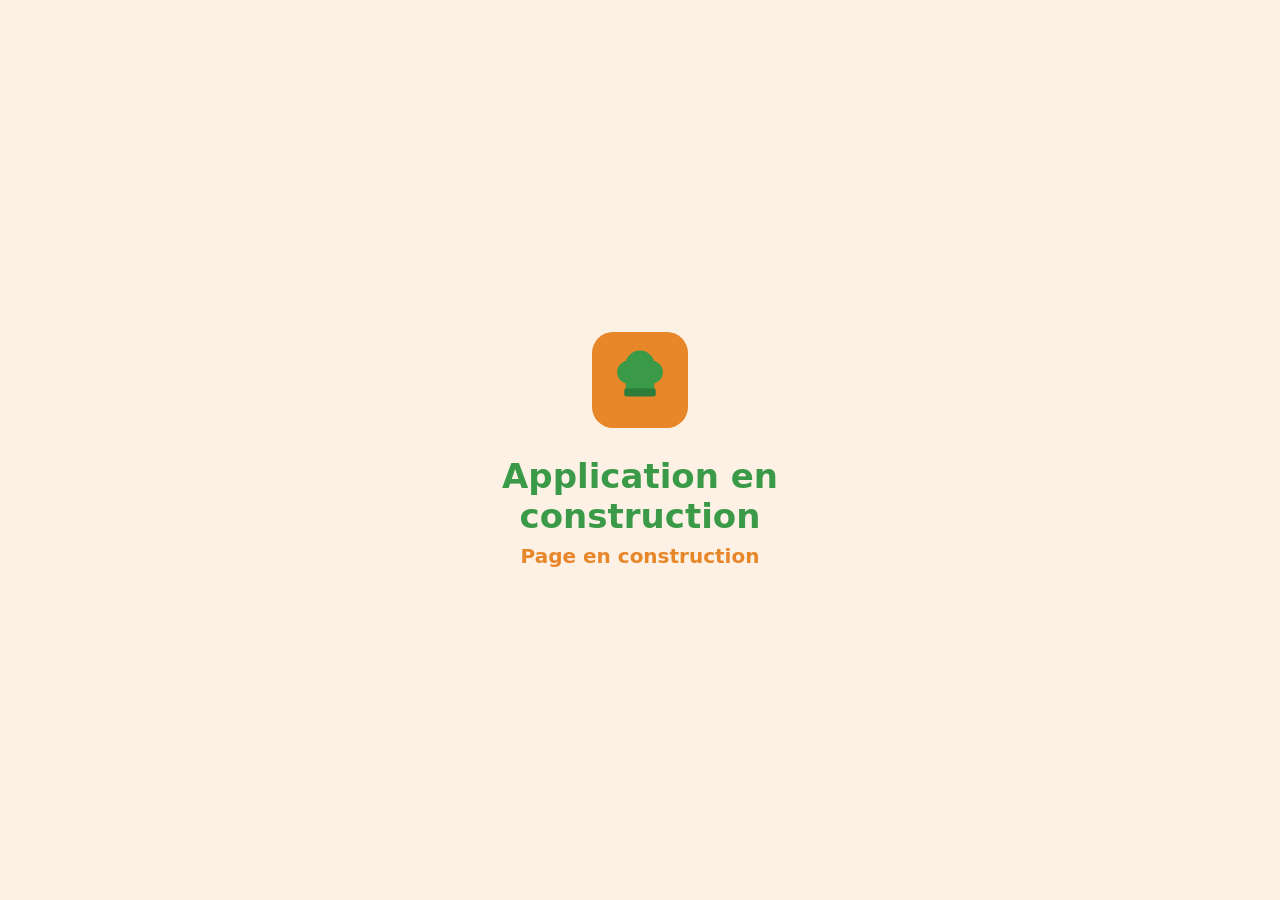
==== index.html @ a9819d24 "Add files via upload" ====
<!doctype html>
<html lang="fr">
<head>
  <meta charset="utf-8">
  <meta name="viewport" content="width=device-width, initial-scale=1">
  <title>PlanRepas – En construction</title>
  <meta name="description" content="PlanRepas, l'application qui génère vos repas de la semaine. Site en construction.">
  <meta name="robots" content="noindex">
  <link rel="icon" href="data:image/svg+xml,%3Csvg xmlns='http://www.w3.org/2000/svg' viewBox='0 0 64 64'%3E%3Crect width='64' height='64' rx='14' fill='%23E8862A'/%3E%3Cg fill='%233A9A47'%3E%3Ccircle cx='24' cy='26' r='8'/%3E%3Ccircle cx='32' cy='21' r='10'/%3E%3Ccircle cx='40' cy='26' r='8'/%3E%3Crect x='22' y='26' width='20' height='12'/%3E%3C/g%3E%3Crect x='21' y='38' width='22' height='6' rx='2' fill='%232E7D3A'/%3E%3C/svg%3E">
  <style>
    :root { --vert: #3A9A47; --orange: #E8862A; --creme: #FDF1E6; --texte: #1d1d1d; }
    * { box-sizing: border-box; }
    html, body { height: 100%; margin: 0; }
    body {
      display: flex; align-items: center; justify-content: center;
      padding: 16px;
      background: var(--creme);
      color: var(--texte);
      font-family: system-ui, -apple-system, "Segoe UI", Roboto, sans-serif;
      text-align: center;
    }
    main { max-width: 480px; }
    svg { width: 96px; height: 96px; margin-bottom: 24px; }
    h1 { margin: 0 0 8px; font-size: clamp(24px, 6vw, 34px); color: var(--vert); }
    p { margin: 0; font-size: clamp(16px, 4.5vw, 20px); color: var(--orange); font-weight: 600; }
  </style>
</head>
<body>
  <main>
    <svg viewBox="0 0 512 512" aria-hidden="true">
      <rect width="512" height="512" rx="112" fill="#E8862A"/>
      <g fill="#3A9A47">
        <circle cx="196" cy="214" r="62"/><circle cx="256" cy="176" r="78"/><circle cx="316" cy="214" r="62"/>
        <rect x="180" y="210" width="152" height="96"/>
      </g>
      <rect x="172" y="300" width="168" height="44" rx="12" fill="#2E7D3A"/>
    </svg>
    <h1>Application en construction</h1>
    <p>Page en construction</p>
  </main>
</body>
</html>
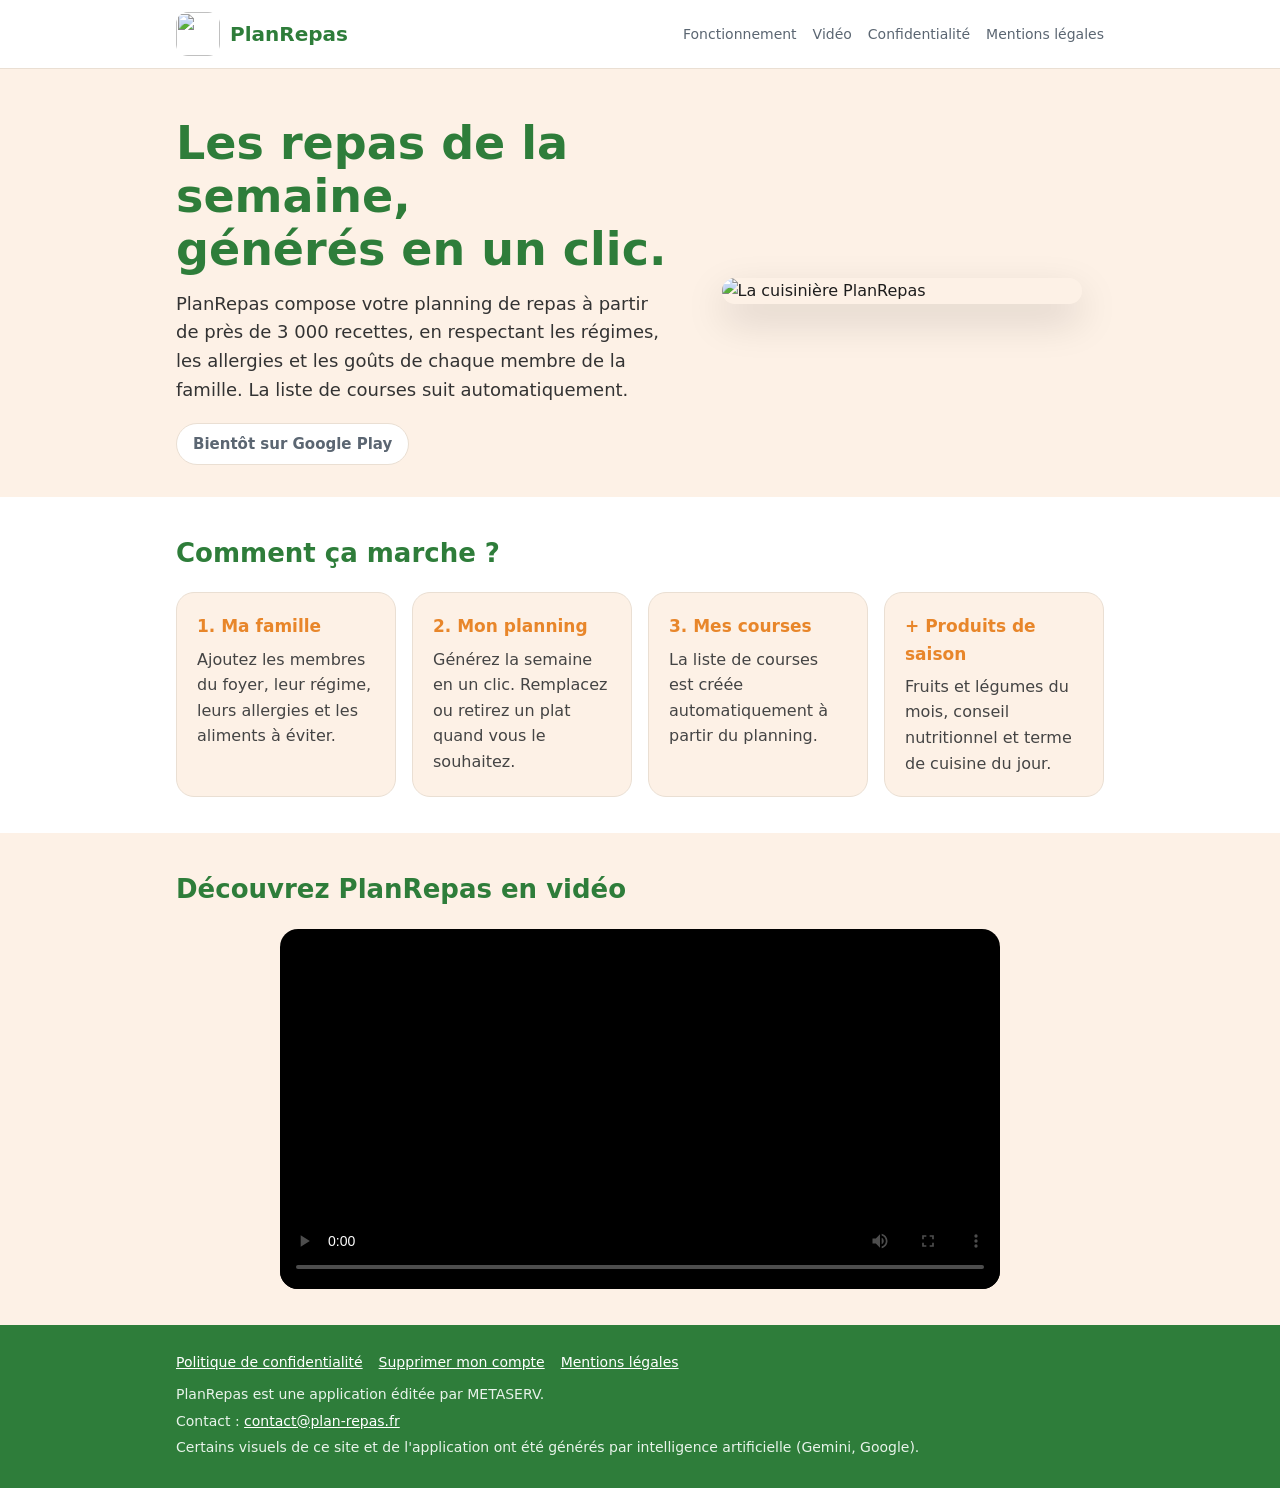
==== commit 7b6ecffe: "Add files via upload" ====
--- a/index.html
+++ b/index.html
@@ -3,40 +3,85 @@
 <head>
   <meta charset="utf-8">
   <meta name="viewport" content="width=device-width, initial-scale=1">
-  <title>PlanRepas – En construction</title>
-  <meta name="description" content="PlanRepas, l'application qui génère vos repas de la semaine. Site en construction.">
+  <title>PlanRepas – Les repas de la semaine en un clic</title>
+  <meta name="description" content="PlanRepas génère automatiquement les repas de la semaine à partir de près de 3 000 recettes, en tenant compte des régimes et des allergies de chaque membre de la famille.">
+  <!-- À retirer le jour de la publication officielle pour être référencé par Google -->
   <meta name="robots" content="noindex">
-  <link rel="icon" href="data:image/svg+xml,%3Csvg xmlns='http://www.w3.org/2000/svg' viewBox='0 0 64 64'%3E%3Crect width='64' height='64' rx='14' fill='%23E8862A'/%3E%3Cg fill='%233A9A47'%3E%3Ccircle cx='24' cy='26' r='8'/%3E%3Ccircle cx='32' cy='21' r='10'/%3E%3Ccircle cx='40' cy='26' r='8'/%3E%3Crect x='22' y='26' width='20' height='12'/%3E%3C/g%3E%3Crect x='21' y='38' width='22' height='6' rx='2' fill='%232E7D3A'/%3E%3C/svg%3E">
-  <style>
-    :root { --vert: #3A9A47; --orange: #E8862A; --creme: #FDF1E6; --texte: #1d1d1d; }
-    * { box-sizing: border-box; }
-    html, body { height: 100%; margin: 0; }
-    body {
-      display: flex; align-items: center; justify-content: center;
-      padding: 16px;
-      background: var(--creme);
-      color: var(--texte);
-      font-family: system-ui, -apple-system, "Segoe UI", Roboto, sans-serif;
-      text-align: center;
-    }
-    main { max-width: 480px; }
-    svg { width: 96px; height: 96px; margin-bottom: 24px; }
-    h1 { margin: 0 0 8px; font-size: clamp(24px, 6vw, 34px); color: var(--vert); }
-    p { margin: 0; font-size: clamp(16px, 4.5vw, 20px); color: var(--orange); font-weight: 600; }
-  </style>
+  <link rel="icon" href="assets/favicon.png">
+  <link rel="apple-touch-icon" href="assets/apple-touch-icon.png">
+  <link rel="stylesheet" href="style.css">
 </head>
 <body>
-  <main>
-    <svg viewBox="0 0 512 512" aria-hidden="true">
-      <rect width="512" height="512" rx="112" fill="#E8862A"/>
-      <g fill="#3A9A47">
-        <circle cx="196" cy="214" r="62"/><circle cx="256" cy="176" r="78"/><circle cx="316" cy="214" r="62"/>
-        <rect x="180" y="210" width="152" height="96"/>
-      </g>
-      <rect x="172" y="300" width="168" height="44" rx="12" fill="#2E7D3A"/>
-    </svg>
-    <h1>Application en construction</h1>
-    <p>Page en construction</p>
-  </main>
+  <header class="topbar">
+    <div class="wrap">
+      <a class="brand" href="index.html"><img src="assets/logo.png" alt="">PlanRepas</a>
+      <nav class="nav">
+        <a href="#fonctionnement">Fonctionnement</a>
+        <a href="#video">Vidéo</a>
+        <a href="confidentialite.html">Confidentialité</a>
+        <a href="mentions-legales.html">Mentions légales</a>
+      </nav>
+    </div>
+  </header>
+
+  <section class="hero">
+    <div class="wrap">
+      <div>
+        <h1>Les repas de la semaine,<br>générés en un clic.</h1>
+        <p>PlanRepas compose votre planning de repas à partir de près de 3 000 recettes, en respectant les régimes, les allergies et les goûts de chaque membre de la famille. La liste de courses suit automatiquement.</p>
+        <span class="badge gris">Bientôt sur Google Play</span>
+      </div>
+      <img class="mascotte" src="assets/logo.png" alt="La cuisinière PlanRepas">
+    </div>
+  </section>
+
+  <section class="blanc" id="fonctionnement">
+    <div class="wrap">
+      <h2>Comment ça marche ?</h2>
+      <div class="grille">
+        <div class="carte"><h3>1. Ma famille</h3><p>Ajoutez les membres du foyer, leur régime, leurs allergies et les aliments à éviter.</p></div>
+        <div class="carte"><h3>2. Mon planning</h3><p>Générez la semaine en un clic. Remplacez ou retirez un plat quand vous le souhaitez.</p></div>
+        <div class="carte"><h3>3. Mes courses</h3><p>La liste de courses est créée automatiquement à partir du planning.</p></div>
+        <div class="carte"><h3>+ Produits de saison</h3><p>Fruits et légumes du mois, conseil nutritionnel et terme de cuisine du jour.</p></div>
+      </div>
+    </div>
+  </section>
+
+  <section id="video">
+    <div class="wrap">
+      <h2>Découvrez PlanRepas en vidéo</h2>
+      <div class="video-box">
+        <video id="presentation" controls playsinline preload="metadata" poster="assets/video-poster.jpg">
+          <source src="videos/presentation.mp4" type="video/mp4">
+        </video>
+        <div class="video-attente" id="video-attente" hidden>🎬 La vidéo de présentation arrive bientôt.</div>
+      </div>
+    </div>
+  </section>
+
+  <footer>
+    <div class="wrap">
+      <div class="liens">
+        <a href="confidentialite.html">Politique de confidentialité</a>
+        <a href="suppression-compte.html">Supprimer mon compte</a>
+        <a href="mentions-legales.html">Mentions légales</a>
+      </div>
+      <p>PlanRepas est une application éditée par METASERV.</p>
+      <p>Contact : <span class="js-email"></span></p>
+      <p>Certains visuels de ce site et de l'application ont été générés par intelligence artificielle (Gemini, Google).</p>
+    </div>
+  </footer>
+
+  <script src="contact.js"></script>
+  <script>
+    // Si la vidéo n'est pas encore en ligne, on affiche un message à la place
+    (function () {
+      var v = document.getElementById("presentation");
+      var src = v.querySelector("source");
+      function absente() { v.hidden = true; document.getElementById("video-attente").hidden = false; }
+      src.addEventListener("error", absente);
+      v.addEventListener("error", absente);
+    })();
+  </script>
 </body>
 </html>
--- a/style.css
+++ b/style.css
@@ -0,0 +1,69 @@
+:root {
+  --vert: #3A9A47;
+  --vert-fonce: #2E7D3A;
+  --orange: #E8862A;
+  --creme: #FDF1E6;
+  --texte: #1d1d1d;
+  --gris: #5b6672;
+  --bord: #eadfd3;
+}
+* { box-sizing: border-box; }
+[hidden] { display: none !important; }
+html, body { margin: 0; }
+body {
+  font-family: system-ui, -apple-system, "Segoe UI", Roboto, sans-serif;
+  color: var(--texte);
+  background: var(--creme);
+  line-height: 1.6;
+}
+a { color: var(--vert-fonce); }
+.wrap { max-width: 960px; margin: 0 auto; padding: 0 16px; }
+
+/* En-tête */
+.topbar { background: #fff; border-bottom: 1px solid var(--bord); }
+.topbar .wrap { display: flex; align-items: center; justify-content: space-between; gap: 12px; padding: 12px 16px; flex-wrap: wrap; }
+.brand { display: flex; align-items: center; gap: 10px; text-decoration: none; color: var(--vert-fonce); font-weight: 800; font-size: 20px; }
+.brand img { width: 44px; height: 44px; border-radius: 12px; }
+.nav { display: flex; gap: 16px; flex-wrap: wrap; font-size: 14px; }
+.nav a { text-decoration: none; color: var(--gris); }
+.nav a:hover { color: var(--vert-fonce); }
+
+/* Accueil */
+.hero { padding: 48px 0 32px; }
+.hero .wrap { display: grid; grid-template-columns: 1fr; gap: 28px; align-items: center; }
+@media (min-width: 760px) { .hero .wrap { grid-template-columns: 1.1fr 0.9fr; } }
+.hero h1 { font-size: clamp(30px, 6vw, 46px); line-height: 1.15; margin: 0 0 14px; color: var(--vert-fonce); }
+.hero p { font-size: 18px; margin: 0 0 18px; color: #333; }
+.hero img.mascotte { width: 100%; max-width: 360px; justify-self: center; border-radius: 40px; box-shadow: 0 16px 40px rgba(0,0,0,.15); }
+.badge { display: inline-block; background: var(--orange); color: #fff; font-weight: 700; padding: 8px 16px; border-radius: 999px; font-size: 15px; }
+.badge.gris { background: #fff; color: var(--gris); border: 1px solid var(--bord); }
+
+section { padding: 36px 0; }
+section.blanc { background: #fff; }
+h2 { color: var(--vert-fonce); font-size: 26px; margin: 0 0 18px; }
+.grille { display: grid; grid-template-columns: repeat(auto-fit, minmax(220px, 1fr)); gap: 16px; }
+.carte { background: #fff; border: 1px solid var(--bord); border-radius: 18px; padding: 20px; }
+section.blanc .carte { background: var(--creme); }
+.carte h3 { margin: 0 0 6px; font-size: 17px; color: var(--orange); }
+.carte p { margin: 0; color: #444; }
+
+/* Vidéo */
+.video-box { max-width: 720px; margin: 0 auto; }
+.video-box video { width: 100%; border-radius: 18px; background: #000; display: block; }
+.video-attente { text-align: center; padding: 40px 20px; border: 2px dashed var(--bord); border-radius: 18px; color: var(--gris); background: #fff; }
+
+/* Pages légales */
+.legal { background: #fff; border-radius: 18px; padding: 28px 22px; margin: 28px auto; max-width: 820px; border: 1px solid var(--bord); }
+.legal h1 { color: var(--vert-fonce); font-size: 28px; margin-top: 0; }
+.legal h2 { font-size: 19px; color: var(--orange); margin: 26px 0 8px; }
+.legal p, .legal li { color: #333; }
+.legal table { width: 100%; border-collapse: collapse; font-size: 15px; }
+.legal th, .legal td { text-align: left; padding: 8px; border-bottom: 1px solid var(--bord); vertical-align: top; }
+.maj { color: var(--gris); font-size: 14px; }
+.encart { background: var(--creme); border-left: 4px solid var(--orange); padding: 12px 16px; border-radius: 8px; }
+
+/* Pied de page */
+footer { background: var(--vert-fonce); color: #e8f3ea; padding: 26px 0; font-size: 14px; }
+footer a { color: #fff; }
+footer .liens { display: flex; gap: 16px; flex-wrap: wrap; margin-bottom: 10px; }
+footer p { margin: 4px 0; }
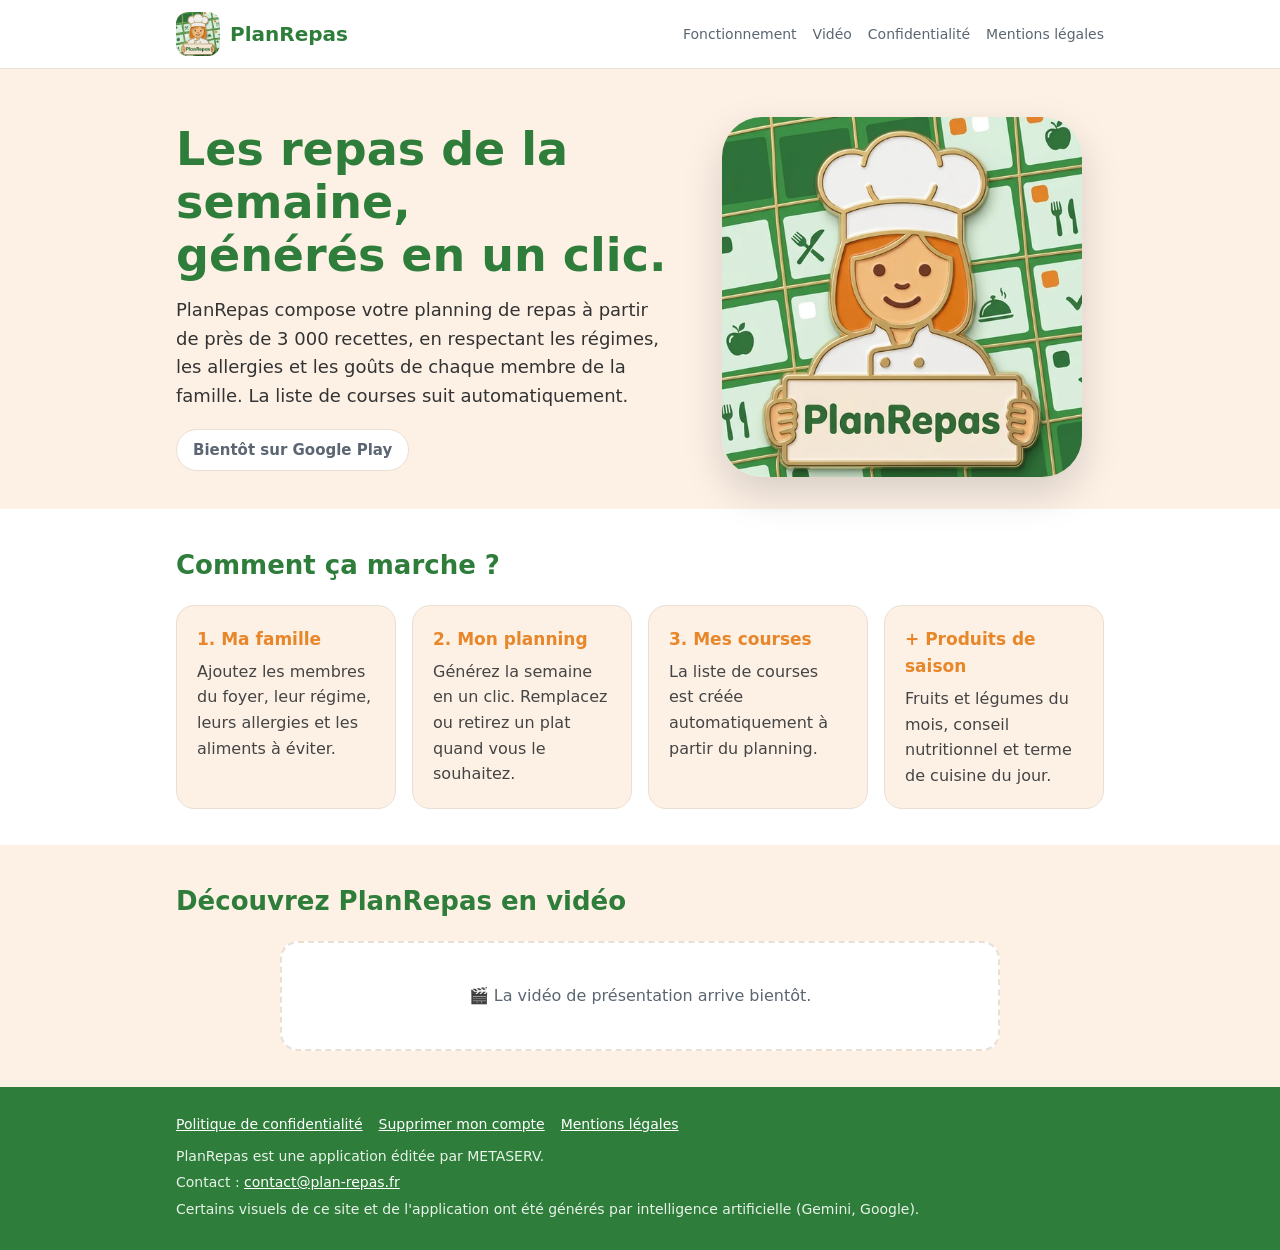
==== commit ac7b2672: "Add files via upload" ====
--- a/index.html
+++ b/index.html
@@ -1,4 +1,4 @@
-<!doctype html>
+﻿<!doctype html>
 <html lang="fr">
 <head>
   <meta charset="utf-8">
@@ -7,14 +7,14 @@
   <meta name="description" content="PlanRepas génère automatiquement les repas de la semaine à partir de près de 3 000 recettes, en tenant compte des régimes et des allergies de chaque membre de la famille.">
   <!-- À retirer le jour de la publication officielle pour être référencé par Google -->
   <meta name="robots" content="noindex">
-  <link rel="icon" href="assets/favicon.png">
-  <link rel="apple-touch-icon" href="assets/apple-touch-icon.png">
+  <link rel="icon" href="favicon.png">
+  <link rel="apple-touch-icon" href="apple-touch-icon.png">
   <link rel="stylesheet" href="style.css">
 </head>
 <body>
   <header class="topbar">
     <div class="wrap">
-      <a class="brand" href="index.html"><img src="assets/logo.png" alt="">PlanRepas</a>
+      <a class="brand" href="index.html"><img src="logo.png" alt="">PlanRepas</a>
       <nav class="nav">
         <a href="#fonctionnement">Fonctionnement</a>
         <a href="#video">Vidéo</a>
@@ -31,7 +31,7 @@
         <p>PlanRepas compose votre planning de repas à partir de près de 3 000 recettes, en respectant les régimes, les allergies et les goûts de chaque membre de la famille. La liste de courses suit automatiquement.</p>
         <span class="badge gris">Bientôt sur Google Play</span>
       </div>
-      <img class="mascotte" src="assets/logo.png" alt="La cuisinière PlanRepas">
+      <img class="mascotte" src="logo.png" alt="La cuisinière PlanRepas">
     </div>
   </section>
 
@@ -51,8 +51,8 @@
     <div class="wrap">
       <h2>Découvrez PlanRepas en vidéo</h2>
       <div class="video-box">
-        <video id="presentation" controls playsinline preload="metadata" poster="assets/video-poster.jpg">
-          <source src="videos/presentation.mp4" type="video/mp4">
+        <video id="presentation" controls playsinline preload="metadata" poster="video-poster.jpg">
+          <source src="presentation.mp4" type="video/mp4">
         </video>
         <div class="video-attente" id="video-attente" hidden>🎬 La vidéo de présentation arrive bientôt.</div>
       </div>
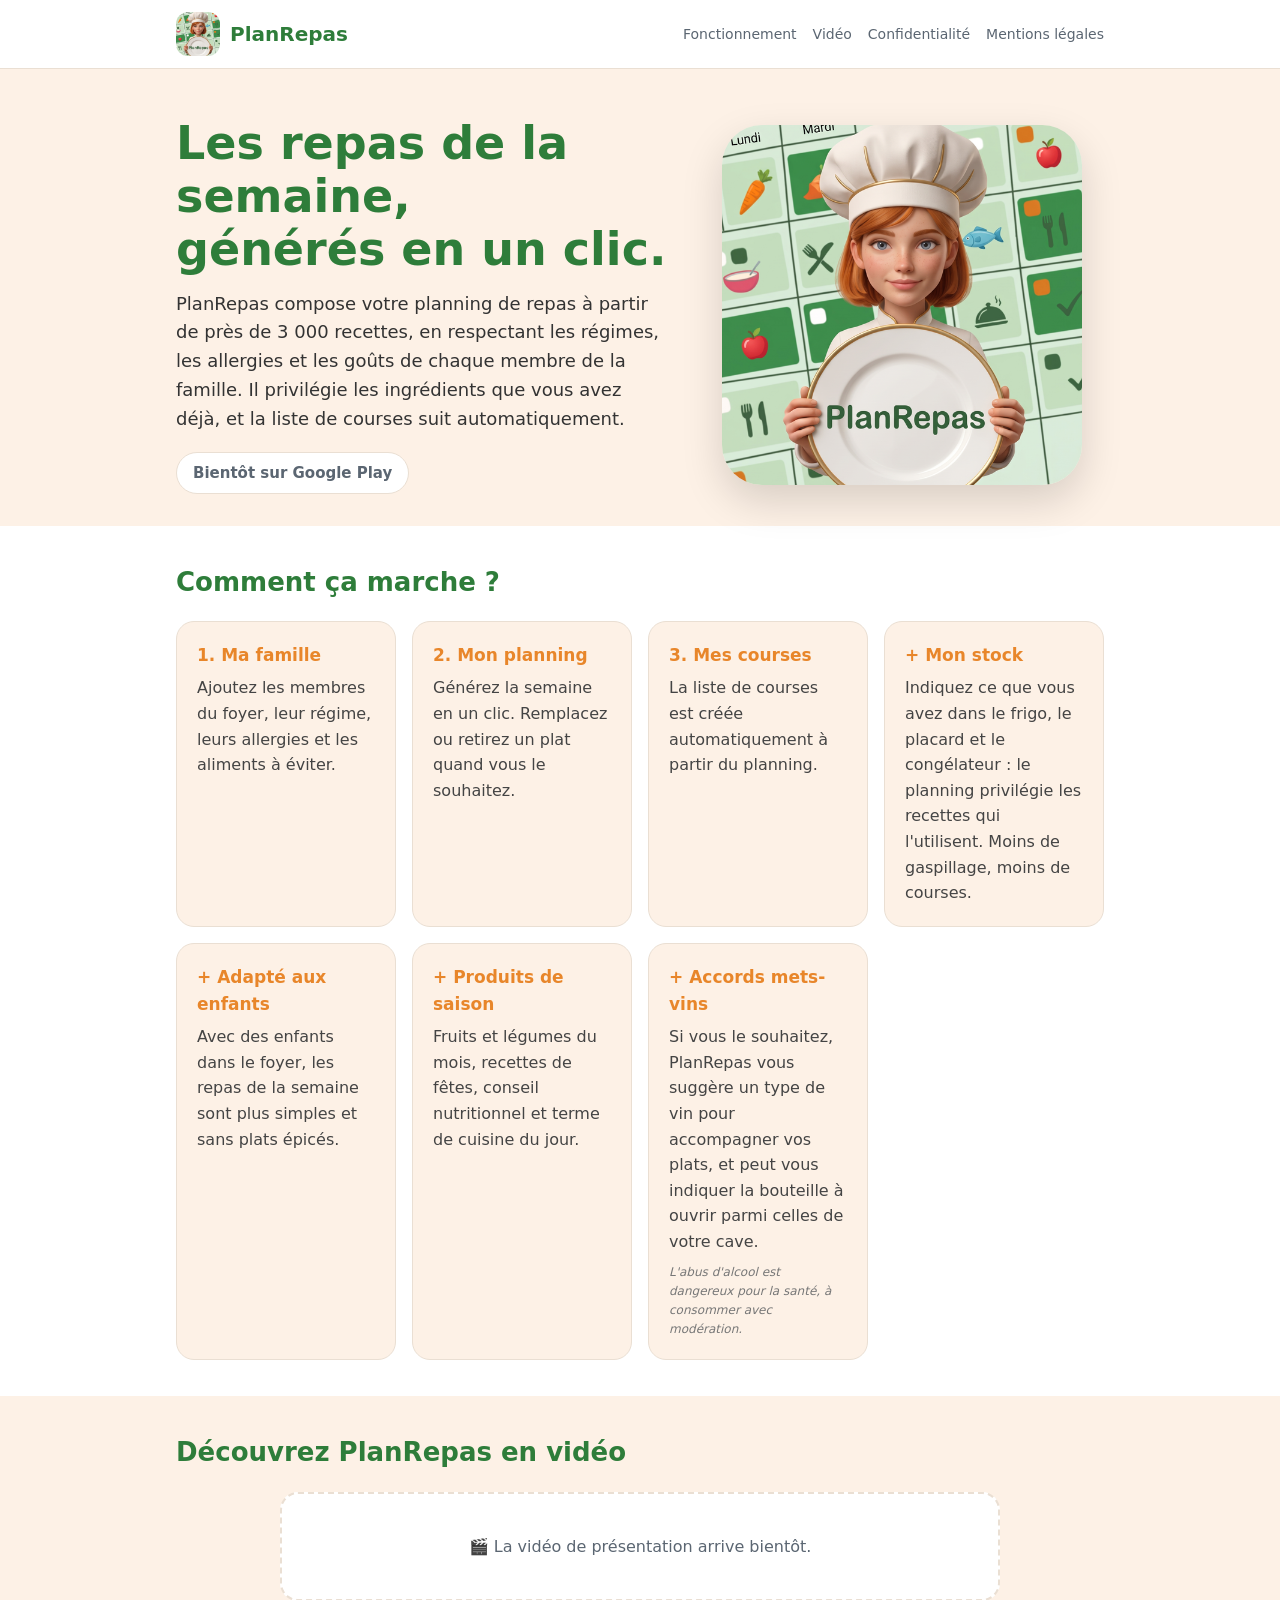
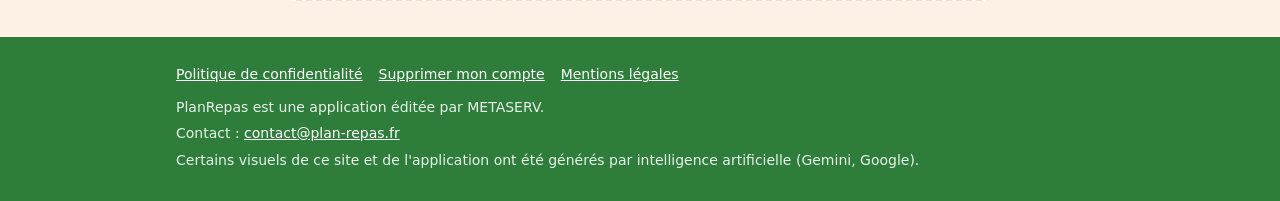
==== commit 2f0d6c6b: "Add files via upload" ====
--- a/index.html
+++ b/index.html
@@ -4,7 +4,7 @@
   <meta charset="utf-8">
   <meta name="viewport" content="width=device-width, initial-scale=1">
   <title>PlanRepas – Les repas de la semaine en un clic</title>
-  <meta name="description" content="PlanRepas génère automatiquement les repas de la semaine à partir de près de 3 000 recettes, en tenant compte des régimes et des allergies de chaque membre de la famille.">
+  <meta name="description" content="PlanRepas génère automatiquement les repas de la semaine à partir de près de 3 000 recettes, en tenant compte des régimes, des allergies de chaque membre de la famille et des ingrédients que vous avez déjà.">
   <!-- À retirer le jour de la publication officielle pour être référencé par Google -->
   <meta name="robots" content="noindex">
   <link rel="icon" href="favicon.png">
@@ -28,7 +28,7 @@
     <div class="wrap">
       <div>
         <h1>Les repas de la semaine,<br>générés en un clic.</h1>
-        <p>PlanRepas compose votre planning de repas à partir de près de 3 000 recettes, en respectant les régimes, les allergies et les goûts de chaque membre de la famille. La liste de courses suit automatiquement.</p>
+        <p>PlanRepas compose votre planning de repas à partir de près de 3 000 recettes, en respectant les régimes, les allergies et les goûts de chaque membre de la famille. Il privilégie les ingrédients que vous avez déjà, et la liste de courses suit automatiquement.</p>
         <span class="badge gris">Bientôt sur Google Play</span>
       </div>
       <img class="mascotte" src="logo.png" alt="La cuisinière PlanRepas">
@@ -42,7 +42,10 @@
         <div class="carte"><h3>1. Ma famille</h3><p>Ajoutez les membres du foyer, leur régime, leurs allergies et les aliments à éviter.</p></div>
         <div class="carte"><h3>2. Mon planning</h3><p>Générez la semaine en un clic. Remplacez ou retirez un plat quand vous le souhaitez.</p></div>
         <div class="carte"><h3>3. Mes courses</h3><p>La liste de courses est créée automatiquement à partir du planning.</p></div>
-        <div class="carte"><h3>+ Produits de saison</h3><p>Fruits et légumes du mois, conseil nutritionnel et terme de cuisine du jour.</p></div>
+        <div class="carte"><h3>+ Mon stock</h3><p>Indiquez ce que vous avez dans le frigo, le placard et le congélateur : le planning privilégie les recettes qui l'utilisent. Moins de gaspillage, moins de courses.</p></div>
+        <div class="carte"><h3>+ Adapté aux enfants</h3><p>Avec des enfants dans le foyer, les repas de la semaine sont plus simples et sans plats épicés.</p></div>
+        <div class="carte"><h3>+ Produits de saison</h3><p>Fruits et légumes du mois, recettes de fêtes, conseil nutritionnel et terme de cuisine du jour.</p></div>
+        <div class="carte"><h3>+ Accords mets-vins</h3><p>Si vous le souhaitez, PlanRepas vous suggère un type de vin pour accompagner vos plats, et peut vous indiquer la bouteille à ouvrir parmi celles de votre cave.</p><p class="mention">L'abus d'alcool est dangereux pour la santé, à consommer avec modération.</p></div>
       </div>
     </div>
   </section>
--- a/style.css
+++ b/style.css
@@ -46,6 +46,7 @@
 section.blanc .carte { background: var(--creme); }
 .carte h3 { margin: 0 0 6px; font-size: 17px; color: var(--orange); }
 .carte p { margin: 0; color: #444; }
+.carte p.mention { margin-top: 8px; font-size: 12px; font-style: italic; color: #777; }
 
 /* Vidéo */
 .video-box { max-width: 720px; margin: 0 auto; }
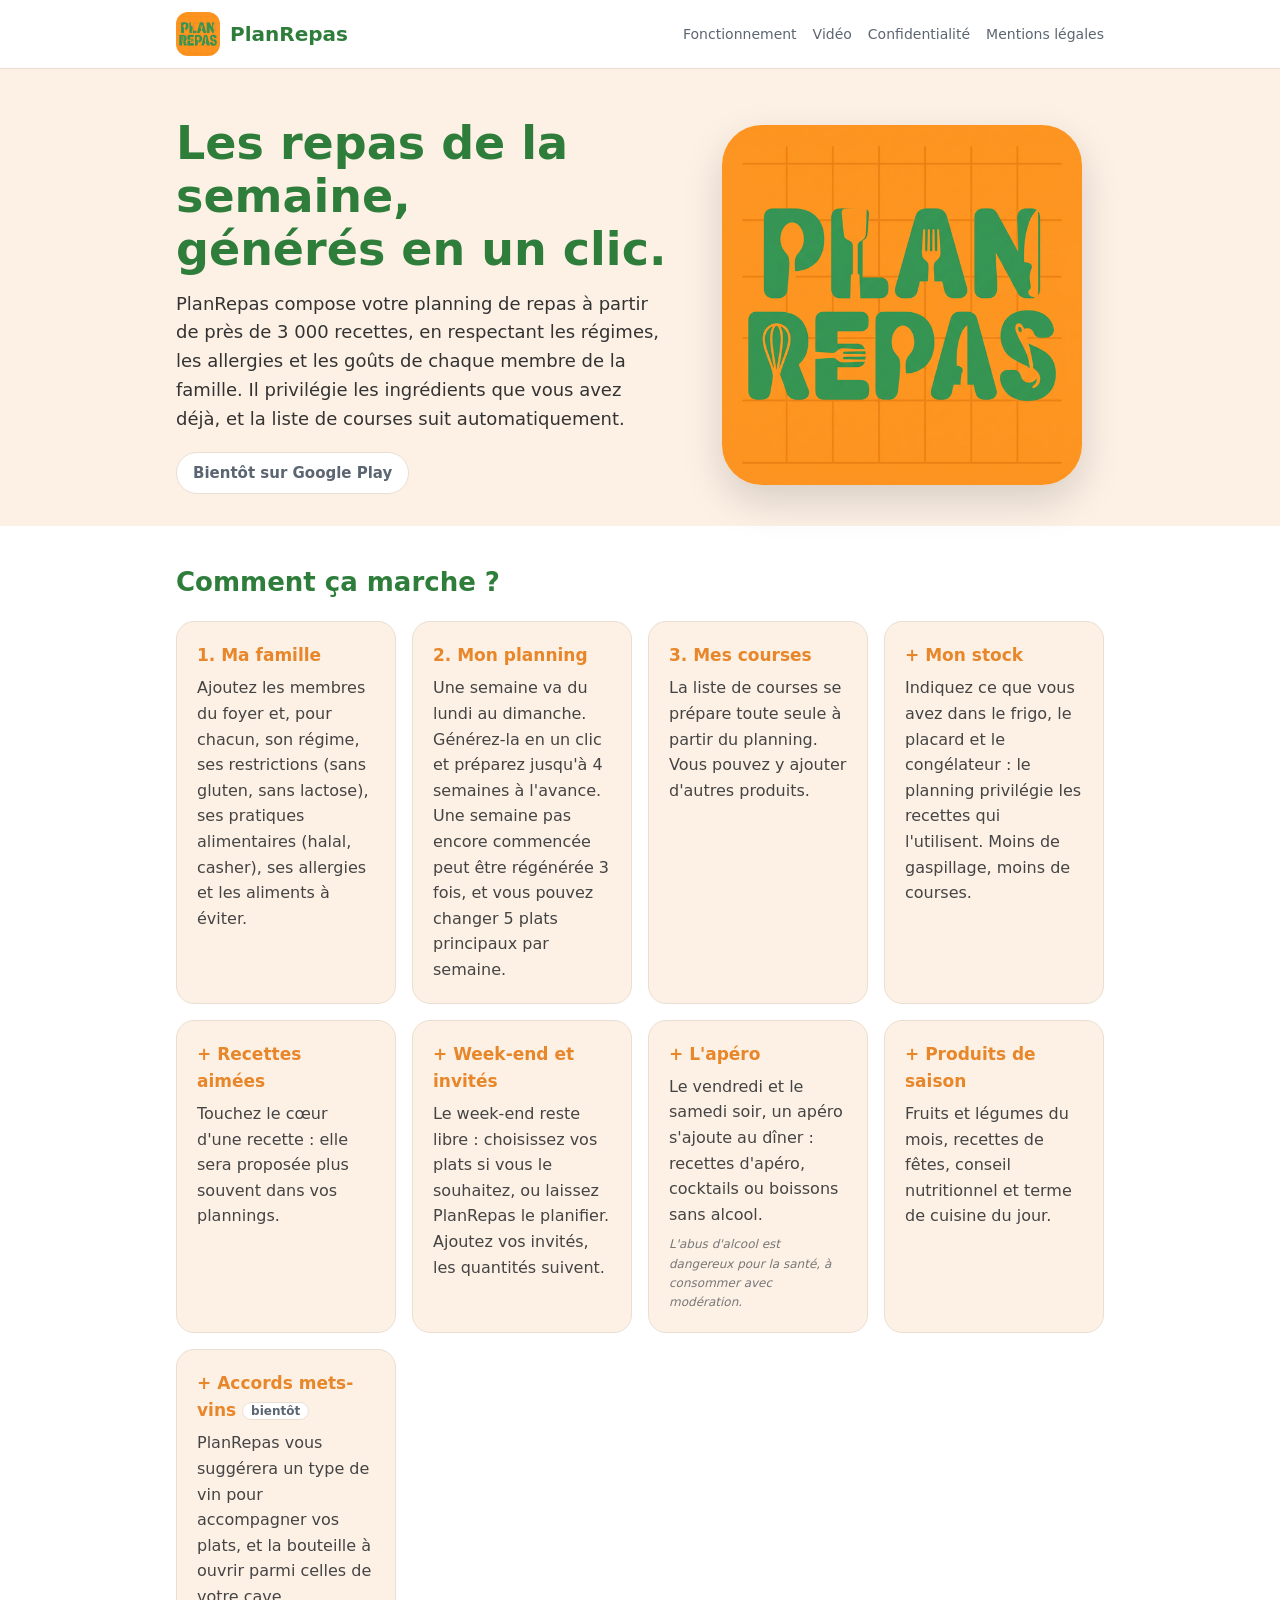
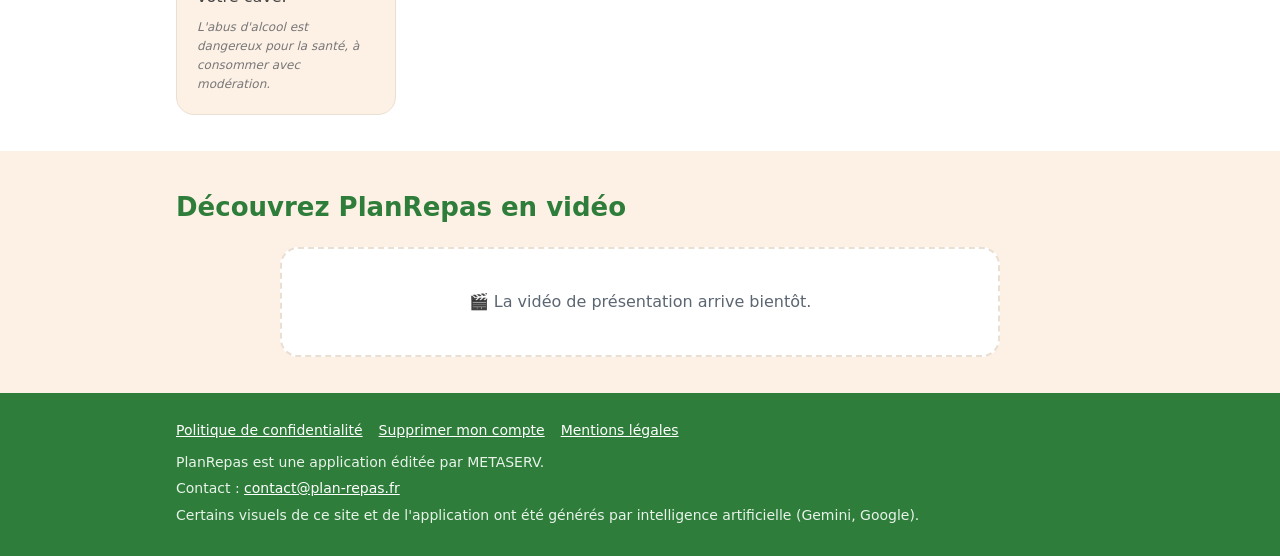
==== commit f0fc01db: "Site : nouveau logo et règles à jour de l'appli Logo, favicon et icône Apple remplacés par le nouvea" ====
--- a/index.html
+++ b/index.html
@@ -31,7 +31,7 @@
         <p>PlanRepas compose votre planning de repas à partir de près de 3 000 recettes, en respectant les régimes, les allergies et les goûts de chaque membre de la famille. Il privilégie les ingrédients que vous avez déjà, et la liste de courses suit automatiquement.</p>
         <span class="badge gris">Bientôt sur Google Play</span>
       </div>
-      <img class="mascotte" src="logo.png" alt="La cuisinière PlanRepas">
+      <img class="mascotte" src="logo.png" alt="Logo PlanRepas">
     </div>
   </section>
 
@@ -39,13 +39,15 @@
     <div class="wrap">
       <h2>Comment ça marche ?</h2>
       <div class="grille">
-        <div class="carte"><h3>1. Ma famille</h3><p>Ajoutez les membres du foyer, leur régime, leurs allergies et les aliments à éviter.</p></div>
-        <div class="carte"><h3>2. Mon planning</h3><p>Générez la semaine en un clic. Remplacez ou retirez un plat quand vous le souhaitez.</p></div>
-        <div class="carte"><h3>3. Mes courses</h3><p>La liste de courses est créée automatiquement à partir du planning.</p></div>
+        <div class="carte"><h3>1. Ma famille</h3><p>Ajoutez les membres du foyer et, pour chacun, son régime, ses restrictions (sans gluten, sans lactose), ses pratiques alimentaires (halal, casher), ses allergies et les aliments à éviter.</p></div>
+        <div class="carte"><h3>2. Mon planning</h3><p>Une semaine va du lundi au dimanche. Générez-la en un clic et préparez jusqu'à 4 semaines à l'avance. Une semaine pas encore commencée peut être régénérée 3 fois, et vous pouvez changer 5 plats principaux par semaine.</p></div>
+        <div class="carte"><h3>3. Mes courses</h3><p>La liste de courses se prépare toute seule à partir du planning. Vous pouvez y ajouter d'autres produits.</p></div>
         <div class="carte"><h3>+ Mon stock</h3><p>Indiquez ce que vous avez dans le frigo, le placard et le congélateur : le planning privilégie les recettes qui l'utilisent. Moins de gaspillage, moins de courses.</p></div>
-        <div class="carte"><h3>+ Adapté aux enfants</h3><p>Avec des enfants dans le foyer, les repas de la semaine sont plus simples et sans plats épicés.</p></div>
+        <div class="carte"><h3>+ Recettes aimées</h3><p>Touchez le cœur d'une recette : elle sera proposée plus souvent dans vos plannings.</p></div>
+        <div class="carte"><h3>+ Week-end et invités</h3><p>Le week-end reste libre : choisissez vos plats si vous le souhaitez, ou laissez PlanRepas le planifier. Ajoutez vos invités, les quantités suivent.</p></div>
+        <div class="carte"><h3>+ L'apéro</h3><p>Le vendredi et le samedi soir, un apéro s'ajoute au dîner : recettes d'apéro, cocktails ou boissons sans alcool.</p><p class="mention">L'abus d'alcool est dangereux pour la santé, à consommer avec modération.</p></div>
         <div class="carte"><h3>+ Produits de saison</h3><p>Fruits et légumes du mois, recettes de fêtes, conseil nutritionnel et terme de cuisine du jour.</p></div>
-        <div class="carte"><h3>+ Accords mets-vins</h3><p>Si vous le souhaitez, PlanRepas vous suggère un type de vin pour accompagner vos plats, et peut vous indiquer la bouteille à ouvrir parmi celles de votre cave.</p><p class="mention">L'abus d'alcool est dangereux pour la santé, à consommer avec modération.</p></div>
+        <div class="carte"><h3>+ Accords mets-vins <span class="bientot">bientôt</span></h3><p>PlanRepas vous suggérera un type de vin pour accompagner vos plats, et la bouteille à ouvrir parmi celles de votre cave.</p><p class="mention">L'abus d'alcool est dangereux pour la santé, à consommer avec modération.</p></div>
       </div>
     </div>
   </section>
--- a/style.css
+++ b/style.css
@@ -46,6 +46,7 @@
 section.blanc .carte { background: var(--creme); }
 .carte h3 { margin: 0 0 6px; font-size: 17px; color: var(--orange); }
 .carte p { margin: 0; color: #444; }
+.carte h3 .bientot { font-size: 12px; font-weight: 700; color: var(--gris); background: #fff; border: 1px solid var(--bord); border-radius: 999px; padding: 1px 8px; vertical-align: middle; }
 .carte p.mention { margin-top: 8px; font-size: 12px; font-style: italic; color: #777; }
 
 /* Vidéo */
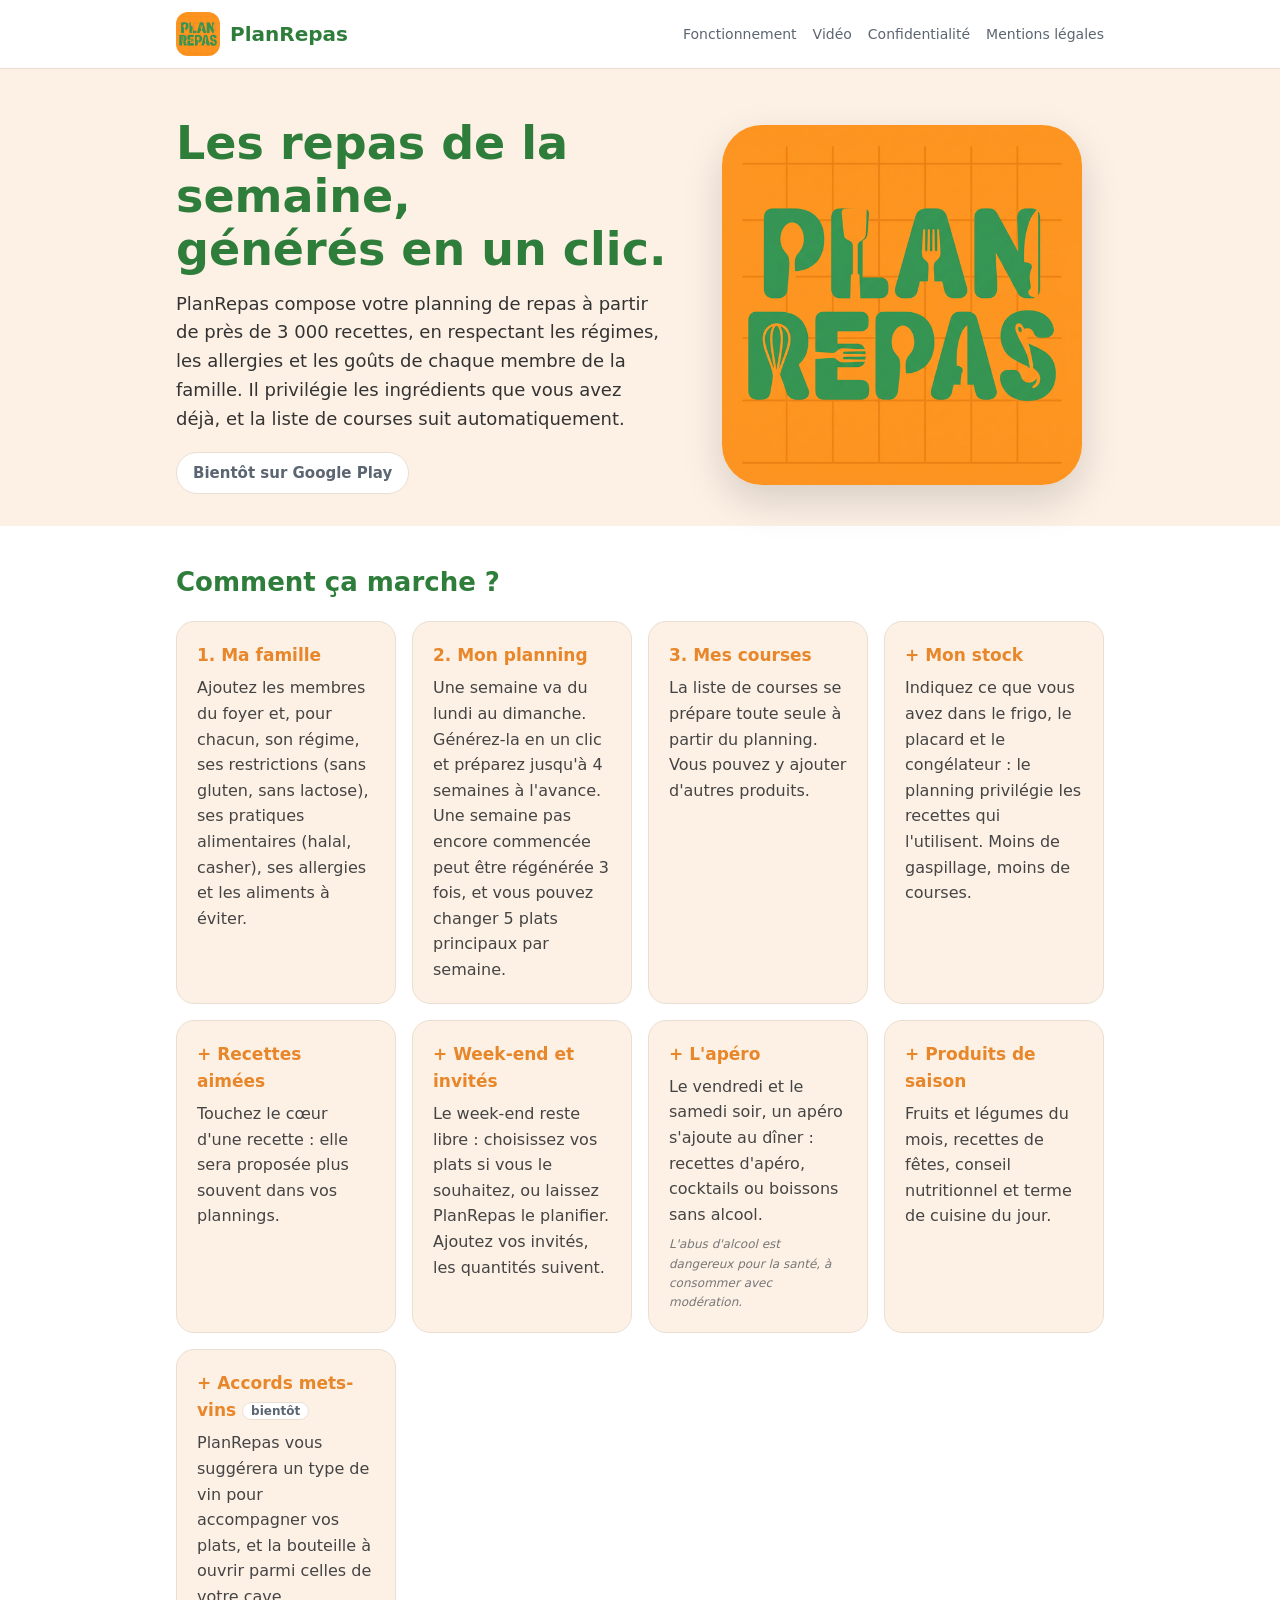
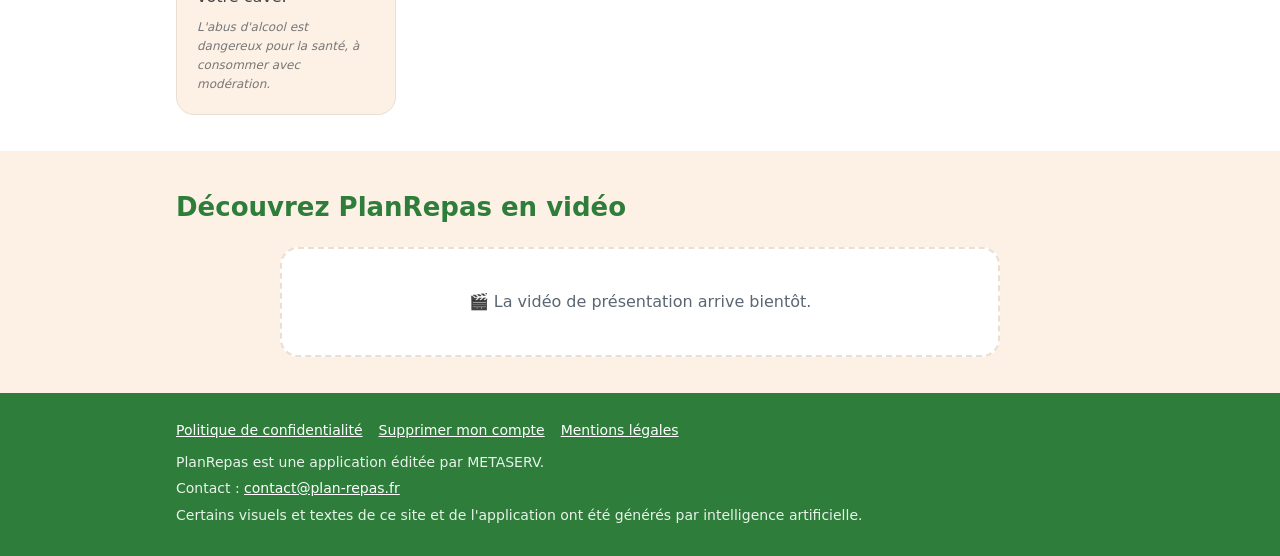
==== commit 9e7e6979: "Généralise la mention IA du footer (plus de fournisseur nommé, ajout des textes)" ====
--- a/index.html
+++ b/index.html
@@ -73,7 +73,7 @@
       </div>
       <p>PlanRepas est une application éditée par METASERV.</p>
       <p>Contact : <span class="js-email"></span></p>
-      <p>Certains visuels de ce site et de l'application ont été générés par intelligence artificielle (Gemini, Google).</p>
+      <p>Certains visuels et textes de ce site et de l'application ont été générés par intelligence artificielle.</p>
     </div>
   </footer>
 
